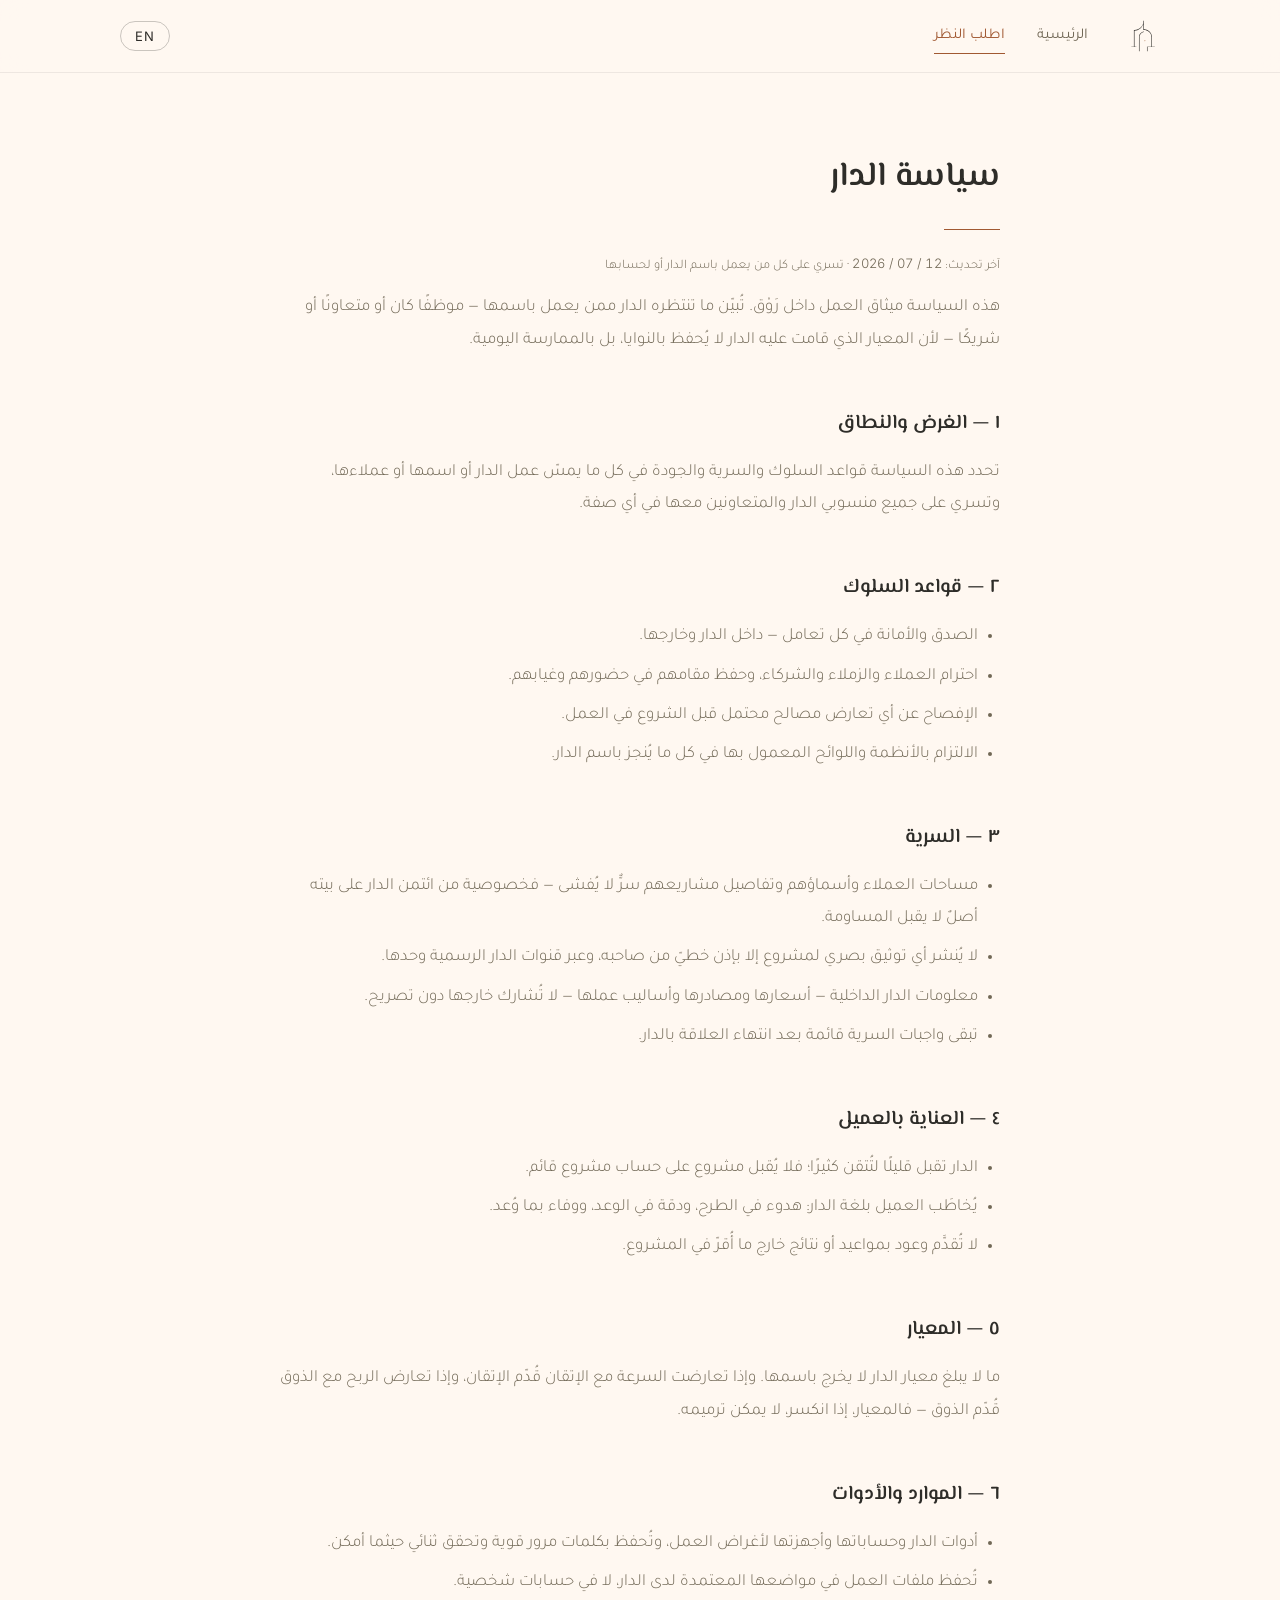
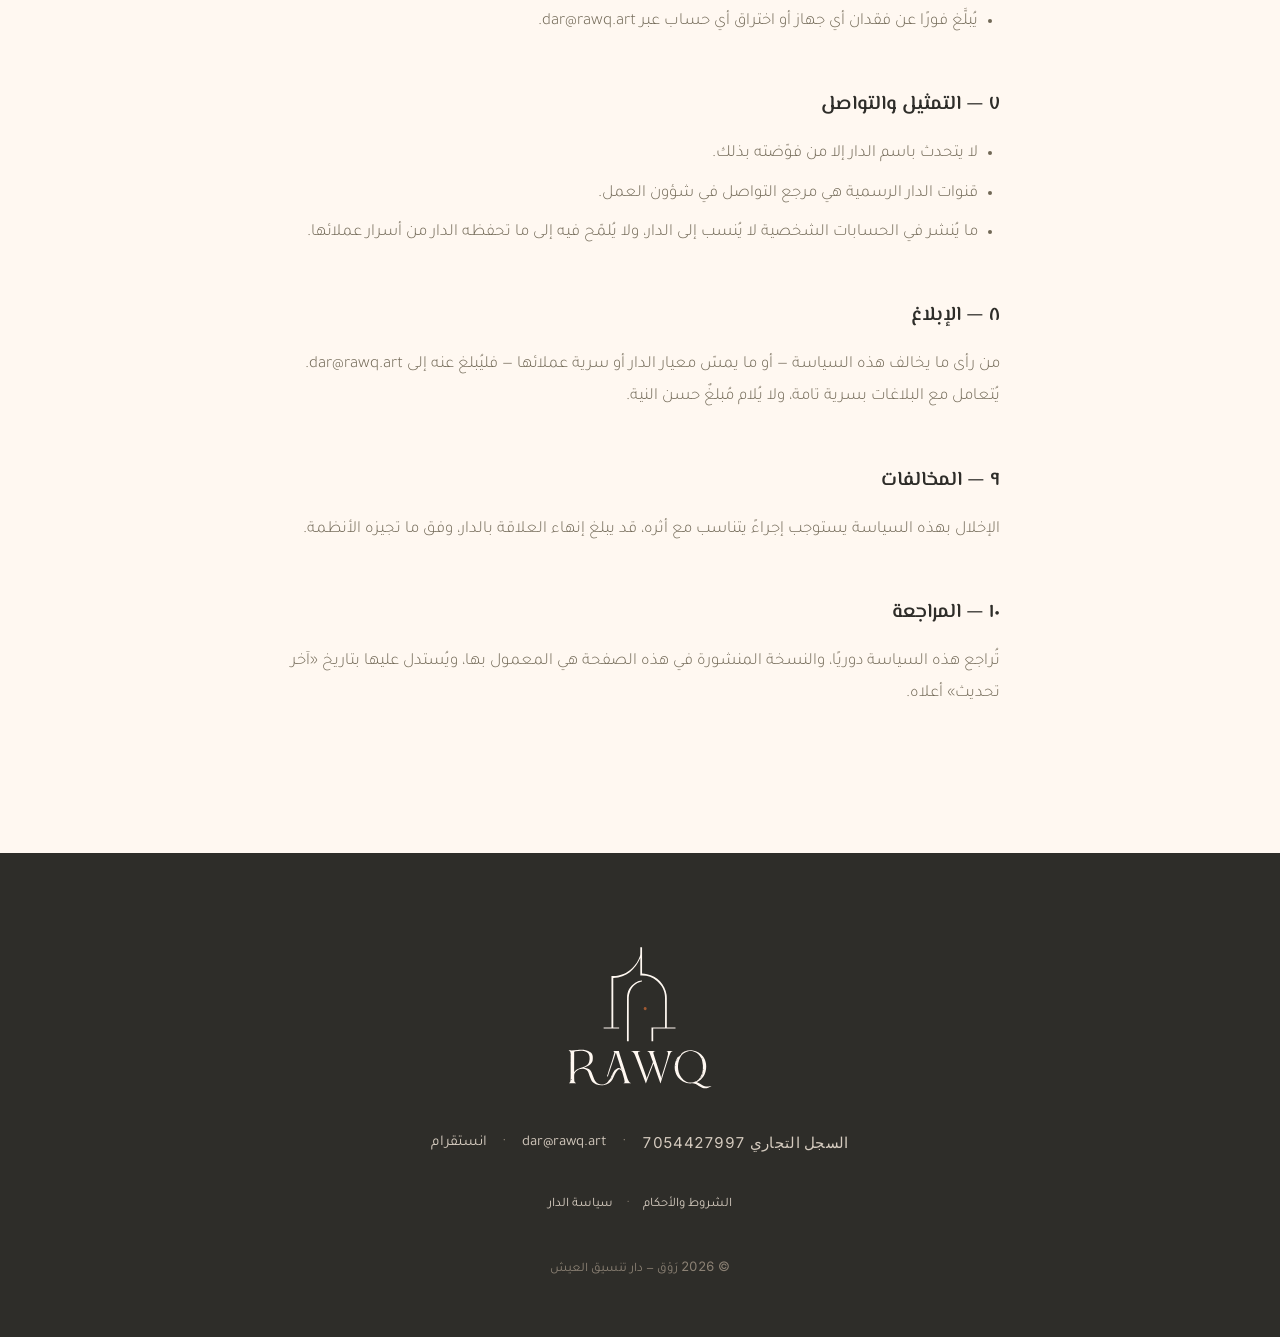
==== public/internal-policy.html @ 42e03db9 "Restore live rawq.art site as source and add Terms & House Policy pages - Move the recovered live si" ====
<!DOCTYPE html>
<html lang="ar" dir="rtl">
<head>
  <meta charset="UTF-8">
  <meta name="viewport" content="width=device-width, initial-scale=1.0">
  <title>سياسة الدار — رَوْق</title>
  <meta name="description" content="سياسة الدار الداخلية — رَوْق، دار تنسيق العيش.">
  <meta name="robots" content="noindex">

  <link rel="icon" type="image/svg+xml" href="assets/favicon.svg">
  <link rel="canonical" href="https://rawq.art/internal-policy.html">

  <link rel="preconnect" href="https://fonts.googleapis.com">
  <link rel="preconnect" href="https://fonts.gstatic.com" crossorigin>
  <link href="https://fonts.googleapis.com/css2?family=El+Messiri:wght@500;600;700&family=Tajawal:wght@300;400;500&family=Cormorant+Garamond:ital,wght@0,400;0,500;1,400&family=Inter:wght@400;500&display=swap" rel="stylesheet">

  <link rel="stylesheet" href="css/style.css">
</head>
<body>

  <a class="skip-link" href="#main" data-i18n="skip">تجاوز إلى المحتوى</a>

  <header class="nav" id="top">
    <div class="nav__inner">
      <a class="nav__mark" href="index.html" aria-label="رَوْق RAWQ">
        <img src="assets/favicon.svg" alt="" width="34" height="34">
      </a>
      <nav class="nav__links" aria-label="التنقّل">
        <a href="index.html" data-i18n="nav_home">الرئيسية</a>
        <a href="index.html#request" class="nav__cta" data-i18n="nav_request">اطلب النظر</a>
      </nav>
      <button class="lang-toggle" id="langToggle" type="button" aria-label="Switch language">EN</button>
    </div>
  </header>

  <main id="main">
    <section class="section legal">
      <div class="section__inner">

        <!-- ===================== العربية ===================== -->
        <article data-lang-block="ar">
          <h1 class="section__title">سياسة الدار</h1>
          <p class="legal__updated">آخر تحديث: <span class="num">12 / 07 / 2026</span> · تسري على كل من يعمل باسم الدار أو لحسابها</p>

          <p>هذه السياسة ميثاق العمل داخل رَوْق. تُبيّن ما تنتظره الدار ممن يعمل باسمها — موظفًا كان أو متعاونًا أو شريكًا — لأن المعيار الذي قامت عليه الدار لا يُحفظ بالنوايا، بل بالممارسة اليومية.</p>

          <h2>١ — الغرض والنطاق</h2>
          <p>تحدد هذه السياسة قواعد السلوك والسرية والجودة في كل ما يمسّ عمل الدار أو اسمها أو عملاءها، وتسري على جميع منسوبي الدار والمتعاونين معها في أي صفة.</p>

          <h2>٢ — قواعد السلوك</h2>
          <ul>
            <li>الصدق والأمانة في كل تعامل — داخل الدار وخارجها.</li>
            <li>احترام العملاء والزملاء والشركاء، وحفظ مقامهم في حضورهم وغيابهم.</li>
            <li>الإفصاح عن أي تعارض مصالح محتمل قبل الشروع في العمل.</li>
            <li>الالتزام بالأنظمة واللوائح المعمول بها في كل ما يُنجز باسم الدار.</li>
          </ul>

          <h2>٣ — السرية</h2>
          <ul>
            <li>مساحات العملاء وأسماؤهم وتفاصيل مشاريعهم سرٌّ لا يُفشى — فخصوصية من ائتمن الدار على بيته أصلٌ لا يقبل المساومة.</li>
            <li>لا يُنشر أي توثيق بصري لمشروع إلا بإذن خطيّ من صاحبه، وعبر قنوات الدار الرسمية وحدها.</li>
            <li>معلومات الدار الداخلية — أسعارها ومصادرها وأساليب عملها — لا تُشارك خارجها دون تصريح.</li>
            <li>تبقى واجبات السرية قائمة بعد انتهاء العلاقة بالدار.</li>
          </ul>

          <h2>٤ — العناية بالعميل</h2>
          <ul>
            <li>الدار تقبل قليلًا لتُتقن كثيرًا؛ فلا يُقبل مشروع على حساب مشروع قائم.</li>
            <li>يُخاطَب العميل بلغة الدار: هدوء في الطرح، ودقة في الوعد، ووفاء بما وُعد.</li>
            <li>لا تُقدَّم وعود بمواعيد أو نتائج خارج ما أُقرّ في المشروع.</li>
          </ul>

          <h2>٥ — المعيار</h2>
          <p>ما لا يبلغ معيار الدار لا يخرج باسمها. وإذا تعارضت السرعة مع الإتقان قُدّم الإتقان، وإذا تعارض الربح مع الذوق قُدّم الذوق — فالمعيار، إذا انكسر، لا يمكن ترميمه.</p>

          <h2>٦ — الموارد والأدوات</h2>
          <ul>
            <li>أدوات الدار وحساباتها وأجهزتها لأغراض العمل، وتُحفظ بكلمات مرور قوية وتحقق ثنائي حيثما أمكن.</li>
            <li>تُحفظ ملفات العمل في مواضعها المعتمدة لدى الدار، لا في حسابات شخصية.</li>
            <li>يُبلَّغ فورًا عن فقدان أي جهاز أو اختراق أي حساب عبر <a href="mailto:dar@rawq.art">dar@rawq.art</a>.</li>
          </ul>

          <h2>٧ — التمثيل والتواصل</h2>
          <ul>
            <li>لا يتحدث باسم الدار إلا من فوّضته بذلك.</li>
            <li>قنوات الدار الرسمية هي مرجع التواصل في شؤون العمل.</li>
            <li>ما يُنشر في الحسابات الشخصية لا يُنسب إلى الدار، ولا يُلمّح فيه إلى ما تحفظه الدار من أسرار عملائها.</li>
          </ul>

          <h2>٨ — الإبلاغ</h2>
          <p>من رأى ما يخالف هذه السياسة — أو ما يمسّ معيار الدار أو سرية عملائها — فليُبلغ عنه إلى <a href="mailto:dar@rawq.art">dar@rawq.art</a>. يُتعامل مع البلاغات بسرية تامة، ولا يُلام مُبلغٌ حسن النية.</p>

          <h2>٩ — المخالفات</h2>
          <p>الإخلال بهذه السياسة يستوجب إجراءً يتناسب مع أثره، قد يبلغ إنهاء العلاقة بالدار، وفق ما تجيزه الأنظمة.</p>

          <h2>١٠ — المراجعة</h2>
          <p>تُراجع هذه السياسة دوريًا، والنسخة المنشورة في هذه الصفحة هي المعمول بها، ويُستدل عليها بتاريخ «آخر تحديث» أعلاه.</p>
        </article>

        <!-- ===================== English ===================== -->
        <article data-lang-block="en" hidden>
          <h1 class="section__title">House Policy</h1>
          <p class="legal__updated">Last updated: <span class="num">12 / 07 / 2026</span> · Applies to all who work in the House's name or on its behalf</p>

          <p>This policy is the working charter of RAWQ. It sets out what the House expects of everyone who acts in its name — employee, collaborator or partner — because the standard the House was built on is kept not by intention, but by daily practice.</p>

          <h2>1 — Purpose &amp; Scope</h2>
          <p>This policy defines the rules of conduct, confidentiality and quality in everything that touches the House's work, name or clients. It applies to all members of the House and all who collaborate with it in any capacity.</p>

          <h2>2 — Conduct</h2>
          <ul>
            <li>Honesty and integrity in every dealing — inside the House and beyond it.</li>
            <li>Respect for clients, colleagues and partners, present or absent.</li>
            <li>Disclosure of any potential conflict of interest before work begins.</li>
            <li>Compliance with applicable laws and regulations in all that is done in the House's name.</li>
          </ul>

          <h2>3 — Confidentiality</h2>
          <ul>
            <li>Clients' spaces, names and project details are held in confidence — the privacy of those who entrust the House with their homes is a principle that admits no compromise.</li>
            <li>No visual documentation of a project is published without its owner's written consent, and only through the House's official channels.</li>
            <li>The House's internal matters — its pricing, sources and methods — are not shared outside it without authorisation.</li>
            <li>Duties of confidentiality survive the end of one's relationship with the House.</li>
          </ul>

          <h2>4 — Care of the Client</h2>
          <ul>
            <li>The House accepts little in order to perfect much; no project is taken on at the expense of one under way.</li>
            <li>Clients are addressed in the House's register: calm in manner, precise in promise, faithful to what was promised.</li>
            <li>No commitments of time or outcome are given beyond what the project has settled.</li>
          </ul>

          <h2>5 — The Standard</h2>
          <p>What does not meet the House's standard does not leave in its name. Where speed conflicts with mastery, mastery prevails; where profit conflicts with taste, taste prevails — for a standard, once broken, cannot be restored.</p>

          <h2>6 — Resources &amp; Tools</h2>
          <ul>
            <li>The House's tools, accounts and devices are for its work, protected by strong passwords and two-factor authentication wherever available.</li>
            <li>Work files are kept in the House's approved places, not in personal accounts.</li>
            <li>Any lost device or compromised account is reported at once to <a href="mailto:dar@rawq.art">dar@rawq.art</a>.</li>
          </ul>

          <h2>7 — Representation &amp; Communication</h2>
          <ul>
            <li>Only those authorised speak in the House's name.</li>
            <li>The House's official channels are the reference for matters of work.</li>
            <li>What is published on personal accounts is not attributed to the House, and must never hint at what the House holds in confidence for its clients.</li>
          </ul>

          <h2>8 — Raising Concerns</h2>
          <p>Whoever sees a breach of this policy — or anything touching the House's standard or its clients' confidence — should report it to <a href="mailto:dar@rawq.art">dar@rawq.art</a>. Reports are handled in full confidence, and no one who reports in good faith is faulted for it.</p>

          <h2>9 — Breaches</h2>
          <p>A breach of this policy carries a measure proportionate to its effect, up to the end of one's relationship with the House, as the law permits.</p>

          <h2>10 — Review</h2>
          <p>This policy is reviewed periodically. The version published on this page is the one in force, identified by the "Last updated" date above.</p>
        </article>

      </div>
    </section>
  </main>

  <footer class="footer">
    <div class="footer__inner">
      <img class="footer__logo" src="assets/logo-inverse.svg" alt="رَوْق RAWQ" width="150" height="149">
      <div class="footer__meta">
        <span class="num"><span data-i18n="footer_cr">السجل التجاري</span> 7054427997</span>
        <span class="footer__sep" aria-hidden="true">·</span>
        <a href="mailto:dar@rawq.art">dar@rawq.art</a>
        <span class="footer__sep" aria-hidden="true">·</span>
        <a href="https://www.instagram.com/rawq.art" target="_blank" rel="noopener" data-i18n="footer_ig">انستقرام</a>
      </div>
      <p class="footer__links">
        <a href="terms.html" data-i18n="footer_terms">الشروط والأحكام</a>
        <span class="footer__sep" aria-hidden="true">·</span>
        <a href="internal-policy.html" data-i18n="footer_policy">سياسة الدار</a>
      </p>
      <p class="footer__line"><span class="num">© <span id="year">2026</span></span> <span data-i18n="footer_line">رَوْق — دار تنسيق العيش</span></p>
    </div>
  </footer>

  <script>
  (function () {
    const T = {
      ar: {
        _title: "سياسة الدار — رَوْق",
        skip: "تجاوز إلى المحتوى",
        nav_home: "الرئيسية",
        nav_request: "اطلب النظر",
        footer_cr: "السجل التجاري",
        footer_ig: "انستقرام",
        footer_terms: "الشروط والأحكام",
        footer_policy: "سياسة الدار",
        footer_line: "رَوْق — دار تنسيق العيش",
      },
      en: {
        _title: "House Policy — RAWQ",
        skip: "Skip to content",
        nav_home: "Home",
        nav_request: "Request",
        footer_cr: "Commercial Registration",
        footer_ig: "Instagram",
        footer_terms: "Terms & Conditions",
        footer_policy: "House Policy",
        footer_line: "RAWQ — The House of Curated Living",
      },
    };

    let lang = (() => {
      const q = new URLSearchParams(location.search).get("lang");
      if (q === "en" || q === "ar") return q;
      return localStorage.getItem("rawq-lang") === "en" ? "en" : "ar";
    })();

    const toggle = document.getElementById("langToggle");

    function apply() {
      const dict = T[lang];
      document.documentElement.lang = lang;
      document.documentElement.dir = lang === "ar" ? "rtl" : "ltr";
      document.title = dict._title;
      document.querySelectorAll("[data-i18n]").forEach((el) => {
        const key = el.getAttribute("data-i18n");
        if (dict[key] !== undefined) el.textContent = dict[key];
      });
      document.querySelectorAll("[data-lang-block]").forEach((el) => {
        el.hidden = el.getAttribute("data-lang-block") !== lang;
      });
      toggle.textContent = lang === "ar" ? "EN" : "عربي";
      toggle.setAttribute("aria-label", lang === "ar" ? "Switch to English" : "التبديل إلى العربية");
      localStorage.setItem("rawq-lang", lang);
    }

    toggle.addEventListener("click", () => {
      lang = lang === "ar" ? "en" : "ar";
      apply();
    });

    document.getElementById("year").textContent = new Date().getFullYear();
    apply();
  })();
  </script>
</body>
</html>
---- public/css/style.css ----
/* ============================================================
   رَوْق — RAWQ · The House of Curated Living
   نظام «الهادئ البسيط» — الورق يهيمن، والتراكوتا لمسة لا مساحة.
   ============================================================ */

:root {
  --paper:  #FFF8F1;
  --char:   #2E2D29;
  --terra:  #A15932;
  --terra-deep: #8A4B29;
  --olive:  #716856;
  --stone:  #8B8174;
  --ivory:  #D5CBBF;

  --font-head: 'El Messiri', serif;
  --font-body: 'Tajawal', sans-serif;
  --font-latin-head: 'Cormorant Garamond', serif;
  --font-latin-body: 'Inter', sans-serif;

  --measure: 34rem;
  --nav-h: 72px;
}

html[lang="en"] {
  --font-head: 'Cormorant Garamond', serif;
  --font-body: 'Inter', sans-serif;
}

/* ---------- Reset ---------- */
*, *::before, *::after { box-sizing: border-box; margin: 0; padding: 0; }

html { scroll-behavior: smooth; scroll-padding-top: calc(var(--nav-h) + 24px); }

body {
  background: var(--paper);
  color: var(--char);
  font-family: var(--font-body);
  font-weight: 400;
  font-size: 1.0625rem;
  line-height: 1.9;
  -webkit-font-smoothing: antialiased;
  text-rendering: optimizeLegibility;
}

html[lang="en"] body { line-height: 1.75; }

img { max-width: 100%; height: auto; display: block; }

a { color: inherit; text-decoration: none; }

/* Latin numerals & small latin text — Inter, tabular figures */
.num {
  font-family: var(--font-latin-body);
  font-feature-settings: "tnum" 1;
  letter-spacing: 0.02em;
}

.visually-hidden {
  position: absolute !important;
  width: 1px; height: 1px;
  overflow: hidden; clip: rect(0 0 0 0);
  white-space: nowrap;
}

.skip-link {
  position: absolute;
  inset-inline-start: 16px; top: -80px;
  background: var(--char); color: var(--paper);
  padding: 10px 20px; z-index: 100;
  transition: top .2s ease;
}
.skip-link:focus { top: 12px; }

/* ---------- Navigation ---------- */
.nav {
  position: sticky; top: 0; z-index: 50;
  background: rgba(255, 248, 241, 0.88);
  backdrop-filter: blur(12px);
  -webkit-backdrop-filter: blur(12px);
  border-bottom: 1px solid rgba(46, 45, 41, 0.08);
}

.nav__inner {
  max-width: 1120px;
  margin-inline: auto;
  height: var(--nav-h);
  padding-inline: clamp(20px, 4vw, 40px);
  display: flex;
  align-items: center;
  gap: clamp(16px, 3vw, 40px);
}

.nav__mark img { width: 34px; height: 34px; }

.nav__links {
  display: flex;
  align-items: center;
  gap: clamp(14px, 2.5vw, 32px);
  font-size: 0.9375rem;
}

.nav__links a {
  color: var(--olive);
  transition: color .25s ease;
  padding-block: 4px;
}
.nav__links a:hover { color: var(--char); }

.nav__links a.nav__cta {
  color: var(--terra);
  border-bottom: 1px solid var(--terra);
  padding-bottom: 2px;
}
.nav__links a.nav__cta:hover { color: var(--terra-deep); border-color: var(--terra-deep); }

.lang-toggle {
  margin-inline-start: auto;
  font-family: var(--font-latin-body);
  font-size: 0.8125rem;
  letter-spacing: 0.08em;
  background: none;
  border: 1px solid rgba(46, 45, 41, 0.25);
  color: var(--char);
  padding: 6px 14px;
  border-radius: 999px;
  cursor: pointer;
  transition: border-color .25s ease, color .25s ease;
}
.lang-toggle:hover { border-color: var(--terra); color: var(--terra); }

@media (max-width: 640px) {
  .nav__links a:not(.nav__cta) { display: none; }
}

/* ---------- Hero ---------- */
.hero {
  min-height: calc(100svh - var(--nav-h));
  display: grid;
  place-items: center;
  padding: clamp(64px, 10vh, 120px) 24px;
}

.hero__inner {
  text-align: center;
  display: flex;
  flex-direction: column;
  align-items: center;
}

.hero__logo {
  width: clamp(190px, 26vw, 300px);
  height: auto;
  margin-bottom: clamp(40px, 6vh, 64px);
}

.hero__kicker {
  font-family: var(--font-head);
  font-weight: 600;
  font-size: clamp(1.25rem, 2.2vw, 1.5rem);
  letter-spacing: 0.02em;
  color: var(--olive);
  margin-bottom: 20px;
}

.hero__line {
  font-family: var(--font-head);
  font-weight: 700;
  font-size: clamp(1.75rem, 4.2vw, 2.75rem);
  line-height: 1.6;
  max-width: 34ch;
  margin-bottom: clamp(36px, 5vh, 52px);
}

html[lang="en"] .hero__line { font-weight: 500; line-height: 1.35; }

.hero__sub {
  margin-top: 28px;
  font-size: 0.9375rem;
  font-weight: 300;
  color: var(--stone);
  max-width: 42ch;
}

/* ---------- Buttons ---------- */
.btn {
  display: inline-block;
  background: var(--terra);
  color: var(--paper);
  font-family: var(--font-body);
  font-size: 1rem;
  font-weight: 500;
  padding: 15px 44px;
  letter-spacing: 0.02em;
  transition: background .3s ease;
}
.btn:hover { background: var(--terra-deep); }
.btn--wide { width: 100%; text-align: center; border: none; cursor: pointer; }

/* ---------- Sections ---------- */
.section { padding: clamp(96px, 14vh, 168px) 24px; }

.section--ivory { background: var(--ivory); }

.section--dark {
  background: var(--char);
  color: var(--paper);
}

.section__inner {
  max-width: 880px;
  margin-inline: auto;
}

.section__inner--narrow { max-width: 640px; text-align: center; }

.section__title {
  font-family: var(--font-head);
  font-weight: 600;
  font-size: clamp(1.625rem, 3vw, 2.125rem);
  margin-bottom: clamp(32px, 5vh, 48px);
  position: relative;
  padding-bottom: 20px;
}

.section__title::after {
  content: "";
  position: absolute;
  bottom: 0;
  inset-inline-start: 0;
  width: 56px;
  height: 1px;
  background: var(--terra);
}

.section__inner--narrow .section__title::after {
  inset-inline-start: 50%;
  transform: translateX(-50%);
}

.lead {
  max-width: var(--measure);
  margin-bottom: 1.5em;
  color: var(--char);
}

.lead + .lead { color: var(--olive); }

/* ---------- Pull quote ---------- */
.pullquote {
  max-width: 880px;
  margin: clamp(72px, 10vh, 112px) auto 0;
  text-align: center;
  padding-block: clamp(40px, 6vh, 56px);
  border-top: 1px solid rgba(161, 89, 50, 0.35);
  border-bottom: 1px solid rgba(161, 89, 50, 0.35);
}

.pullquote blockquote {
  font-family: var(--font-head);
  font-weight: 600;
  font-size: clamp(1.375rem, 3vw, 2rem);
  line-height: 1.8;
  color: var(--char);
}

html[lang="en"] .pullquote blockquote { font-style: italic; font-weight: 400; line-height: 1.4; }

/* ---------- Approach ---------- */
.approach {
  display: grid;
  grid-template-columns: repeat(auto-fit, minmax(230px, 1fr));
  gap: clamp(36px, 5vw, 64px);
  margin-top: clamp(48px, 7vh, 72px);
}

.approach__item h3 {
  font-family: var(--font-head);
  font-weight: 600;
  font-size: 1.1875rem;
  margin-bottom: 14px;
  position: relative;
  padding-top: 18px;
}

.approach__item h3::before {
  content: "";
  position: absolute;
  top: 0;
  inset-inline-start: 0;
  width: 6px; height: 6px;
  border-radius: 50%;
  background: var(--terra);
}

.approach__item p {
  font-size: 0.9875rem;
  font-weight: 300;
  color: var(--olive);
}

/* ---------- Projects ---------- */
.projects { margin-top: clamp(48px, 7vh, 72px); display: grid; gap: 72px; }

.project {
  display: grid;
  gap: clamp(28px, 4vw, 56px);
  align-items: center;
}

@media (min-width: 780px) {
  .project { grid-template-columns: 1.15fr 1fr; }
}

.project__visual {
  aspect-ratio: 4 / 3;
  overflow: hidden;
  background: var(--ivory);
}

.project__visual img { width: 100%; height: 100%; object-fit: cover; }

/* لوح لوني من الهوية — placeholder راقٍ إلى حين توفر التصوير */
.palette-board {
  width: 100%; height: 100%;
  display: grid;
  grid-template-columns: 2.6fr 1fr 1.4fr 0.8fr 1.8fr;
  position: relative;
}

.palette-board::after {
  content: "";
  position: absolute;
  top: 50%; inset-inline-start: 50%;
  transform: translate(-50%, -50%);
  width: 8px; height: 8px;
  border-radius: 50%;
  background: var(--terra);
}

.palette-board span { display: block; }

.project__name {
  font-family: var(--font-head);
  font-weight: 600;
  font-size: clamp(1.375rem, 2.4vw, 1.75rem);
  margin-bottom: 6px;
}

.project__place {
  font-size: 0.875rem;
  color: var(--stone);
  margin-bottom: 20px;
}

.project__desc {
  font-weight: 300;
  color: var(--olive);
  max-width: 46ch;
  margin-bottom: 20px;
}

.project__note {
  font-size: 0.8125rem;
  color: var(--stone);
  padding-inline-start: 14px;
  border-inline-start: 1px solid var(--terra);
}

/* ---------- The House ---------- */
.house__mark { margin: 0 auto clamp(28px, 4vh, 40px); width: 56px; height: 56px; opacity: 0.9; }

.house__line {
  font-family: var(--font-head);
  font-weight: 500;
  font-size: clamp(1.25rem, 2.6vw, 1.75rem);
  line-height: 2;
  color: var(--paper);
}

html[lang="en"] .house__line { line-height: 1.5; }

/* ---------- Form ---------- */
.form {
  margin-top: clamp(40px, 6vh, 56px);
  text-align: start;
  display: grid;
  gap: 28px;
}

.form__field { display: grid; gap: 10px; }

.form__field label {
  font-size: 0.9375rem;
  font-weight: 500;
  color: var(--char);
}

.form__field input,
.form__field textarea {
  font-family: var(--font-body);
  font-size: 1rem;
  color: var(--char);
  background: transparent;
  border: none;
  border-bottom: 1px solid rgba(46, 45, 41, 0.3);
  padding: 10px 2px;
  border-radius: 0;
  transition: border-color .3s ease;
}

.form__field textarea { resize: vertical; }

.form__field input:focus,
.form__field textarea:focus {
  outline: none;
  border-bottom-color: var(--terra);
}

.form__thanks {
  margin-top: clamp(40px, 6vh, 56px);
  font-family: var(--font-head);
  font-size: 1.25rem;
  color: var(--char);
  padding-block: 32px;
  border-top: 1px solid rgba(161, 89, 50, 0.35);
  border-bottom: 1px solid rgba(161, 89, 50, 0.35);
}

/* ---------- Footer ---------- */
.footer {
  background: var(--char);
  color: var(--paper);
  padding: clamp(72px, 10vh, 104px) 24px clamp(40px, 6vh, 56px);
  text-align: center;
}

.footer__inner {
  max-width: 880px;
  margin-inline: auto;
  display: flex;
  flex-direction: column;
  align-items: center;
  gap: 36px;
}

.footer__logo { width: 150px; height: auto; }

.footer__meta {
  display: flex;
  flex-wrap: wrap;
  justify-content: center;
  align-items: center;
  gap: 16px;
  font-size: 0.9375rem;
  color: var(--ivory);
}

.footer__meta a { transition: color .25s ease; }
.footer__meta a:hover { color: var(--terra); }

.footer__sep { color: var(--stone); }

.footer__line {
  font-size: 0.8125rem;
  color: var(--stone);
}

/* ---------- Legal / policy pages ---------- */
.legal { padding-top: clamp(56px, 8vh, 88px); }

.legal .section__inner { max-width: 720px; }

.legal__updated {
  font-size: 0.8125rem;
  color: var(--stone);
  margin-top: -24px;
  margin-bottom: clamp(40px, 6vh, 56px);
}

.legal h2 {
  font-family: var(--font-head);
  font-weight: 600;
  font-size: 1.25rem;
  margin: 2.4em 0 0.7em;
  color: var(--char);
}

.legal p,
.legal li {
  font-weight: 300;
  color: var(--olive);
  margin-bottom: 1em;
}

.legal ul {
  padding-inline-start: 1.3em;
  margin-bottom: 1em;
}

.legal li { margin-bottom: 0.4em; }

.footer__links {
  font-size: 0.8125rem;
  color: var(--ivory);
  display: flex;
  gap: 14px;
  align-items: center;
}

.footer__links a { transition: color .25s ease; }
.footer__links a:hover { color: var(--terra); }

/* ---------- Reveal on scroll ----------
   يُخفى العنصر فقط عندما يعلن JS جاهزيته (html.reveal-ready) —
   بلا JS يبقى المحتوى ظاهرًا كاملًا. */
html.reveal-ready .reveal {
  opacity: 0;
  transform: translateY(24px);
  transition: opacity .9s cubic-bezier(.22,.61,.36,1), transform .9s cubic-bezier(.22,.61,.36,1);
}

html.reveal-ready .reveal.is-visible { opacity: 1; transform: none; }

@media (prefers-reduced-motion: reduce) {
  html { scroll-behavior: auto; }
  .reveal { opacity: 1; transform: none; transition: none; }
}
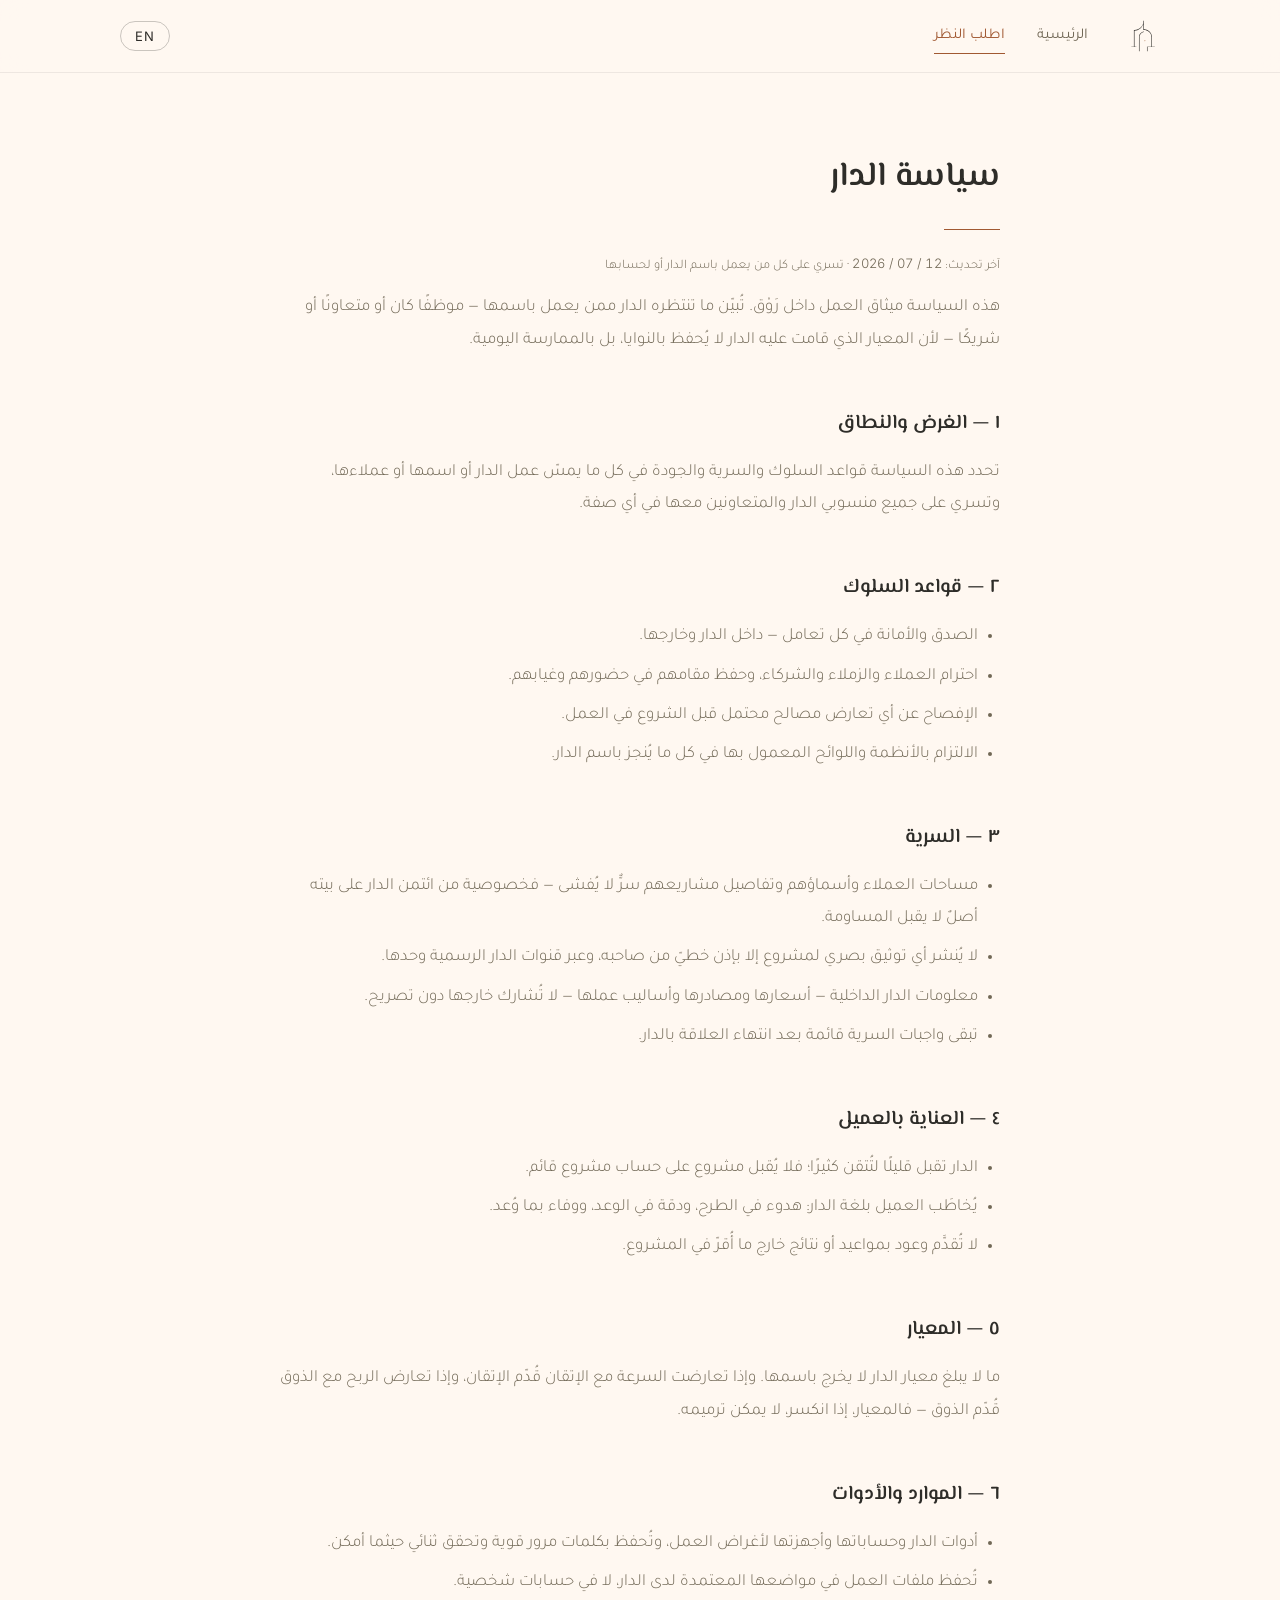
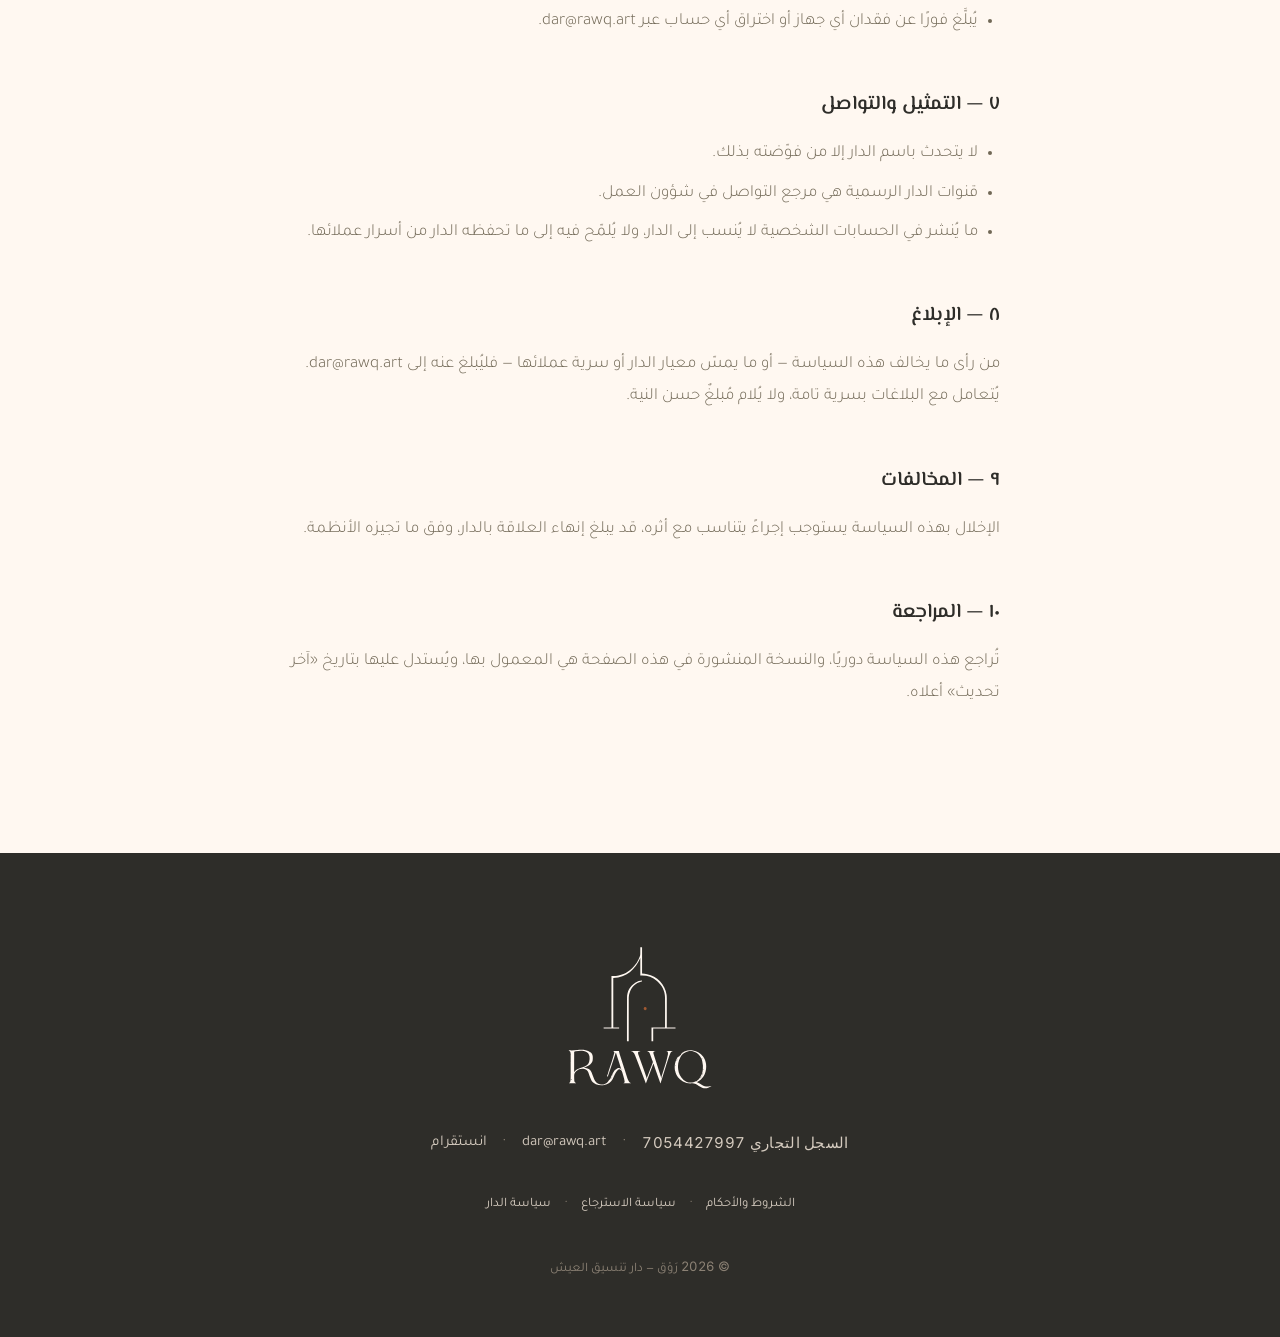
==== commit 56e6ba97: "Replace drafted terms with official text and add refund policy - terms.html: the official الشروط وال" ====
--- a/public/internal-policy.html
+++ b/public/internal-policy.html
@@ -8,7 +8,7 @@
   <meta name="robots" content="noindex">
 
   <link rel="icon" type="image/svg+xml" href="assets/favicon.svg">
-  <link rel="canonical" href="https://rawq.art/internal-policy.html">
+  <link rel="canonical" href="https://rawq.art/internal-policy">
 
   <link rel="preconnect" href="https://fonts.googleapis.com">
   <link rel="preconnect" href="https://fonts.gstatic.com" crossorigin>
@@ -16,18 +16,18 @@
 
   <link rel="stylesheet" href="css/style.css">
 </head>
-<body>
+<body data-page="policy">
 
   <a class="skip-link" href="#main" data-i18n="skip">تجاوز إلى المحتوى</a>
 
   <header class="nav" id="top">
     <div class="nav__inner">
-      <a class="nav__mark" href="index.html" aria-label="رَوْق RAWQ">
+      <a class="nav__mark" href="/" aria-label="رَوْق RAWQ">
         <img src="assets/favicon.svg" alt="" width="34" height="34">
       </a>
       <nav class="nav__links" aria-label="التنقّل">
-        <a href="index.html" data-i18n="nav_home">الرئيسية</a>
-        <a href="index.html#request" class="nav__cta" data-i18n="nav_request">اطلب النظر</a>
+        <a href="/" data-i18n="nav_home">الرئيسية</a>
+        <a href="/#request" class="nav__cta" data-i18n="nav_request">اطلب النظر</a>
       </nav>
       <button class="lang-toggle" id="langToggle" type="button" aria-label="Switch language">EN</button>
     </div>
@@ -172,74 +172,16 @@
         <a href="https://www.instagram.com/rawq.art" target="_blank" rel="noopener" data-i18n="footer_ig">انستقرام</a>
       </div>
       <p class="footer__links">
-        <a href="terms.html" data-i18n="footer_terms">الشروط والأحكام</a>
+        <a href="/terms" data-i18n="footer_terms">الشروط والأحكام</a>
         <span class="footer__sep" aria-hidden="true">·</span>
-        <a href="internal-policy.html" data-i18n="footer_policy">سياسة الدار</a>
+        <a href="/refund-policy" data-i18n="footer_refund">سياسة الاسترجاع</a>
+        <span class="footer__sep" aria-hidden="true">·</span>
+        <a href="/internal-policy" data-i18n="footer_policy">سياسة الدار</a>
       </p>
       <p class="footer__line"><span class="num">© <span id="year">2026</span></span> <span data-i18n="footer_line">رَوْق — دار تنسيق العيش</span></p>
     </div>
   </footer>
 
-  <script>
-  (function () {
-    const T = {
-      ar: {
-        _title: "سياسة الدار — رَوْق",
-        skip: "تجاوز إلى المحتوى",
-        nav_home: "الرئيسية",
-        nav_request: "اطلب النظر",
-        footer_cr: "السجل التجاري",
-        footer_ig: "انستقرام",
-        footer_terms: "الشروط والأحكام",
-        footer_policy: "سياسة الدار",
-        footer_line: "رَوْق — دار تنسيق العيش",
-      },
-      en: {
-        _title: "House Policy — RAWQ",
-        skip: "Skip to content",
-        nav_home: "Home",
-        nav_request: "Request",
-        footer_cr: "Commercial Registration",
-        footer_ig: "Instagram",
-        footer_terms: "Terms & Conditions",
-        footer_policy: "House Policy",
-        footer_line: "RAWQ — The House of Curated Living",
-      },
-    };
-
-    let lang = (() => {
-      const q = new URLSearchParams(location.search).get("lang");
-      if (q === "en" || q === "ar") return q;
-      return localStorage.getItem("rawq-lang") === "en" ? "en" : "ar";
-    })();
-
-    const toggle = document.getElementById("langToggle");
-
-    function apply() {
-      const dict = T[lang];
-      document.documentElement.lang = lang;
-      document.documentElement.dir = lang === "ar" ? "rtl" : "ltr";
-      document.title = dict._title;
-      document.querySelectorAll("[data-i18n]").forEach((el) => {
-        const key = el.getAttribute("data-i18n");
-        if (dict[key] !== undefined) el.textContent = dict[key];
-      });
-      document.querySelectorAll("[data-lang-block]").forEach((el) => {
-        el.hidden = el.getAttribute("data-lang-block") !== lang;
-      });
-      toggle.textContent = lang === "ar" ? "EN" : "عربي";
-      toggle.setAttribute("aria-label", lang === "ar" ? "Switch to English" : "التبديل إلى العربية");
-      localStorage.setItem("rawq-lang", lang);
-    }
-
-    toggle.addEventListener("click", () => {
-      lang = lang === "ar" ? "en" : "ar";
-      apply();
-    });
-
-    document.getElementById("year").textContent = new Date().getFullYear();
-    apply();
-  })();
-  </script>
+  <script src="js/legal.js"></script>
 </body>
 </html>
